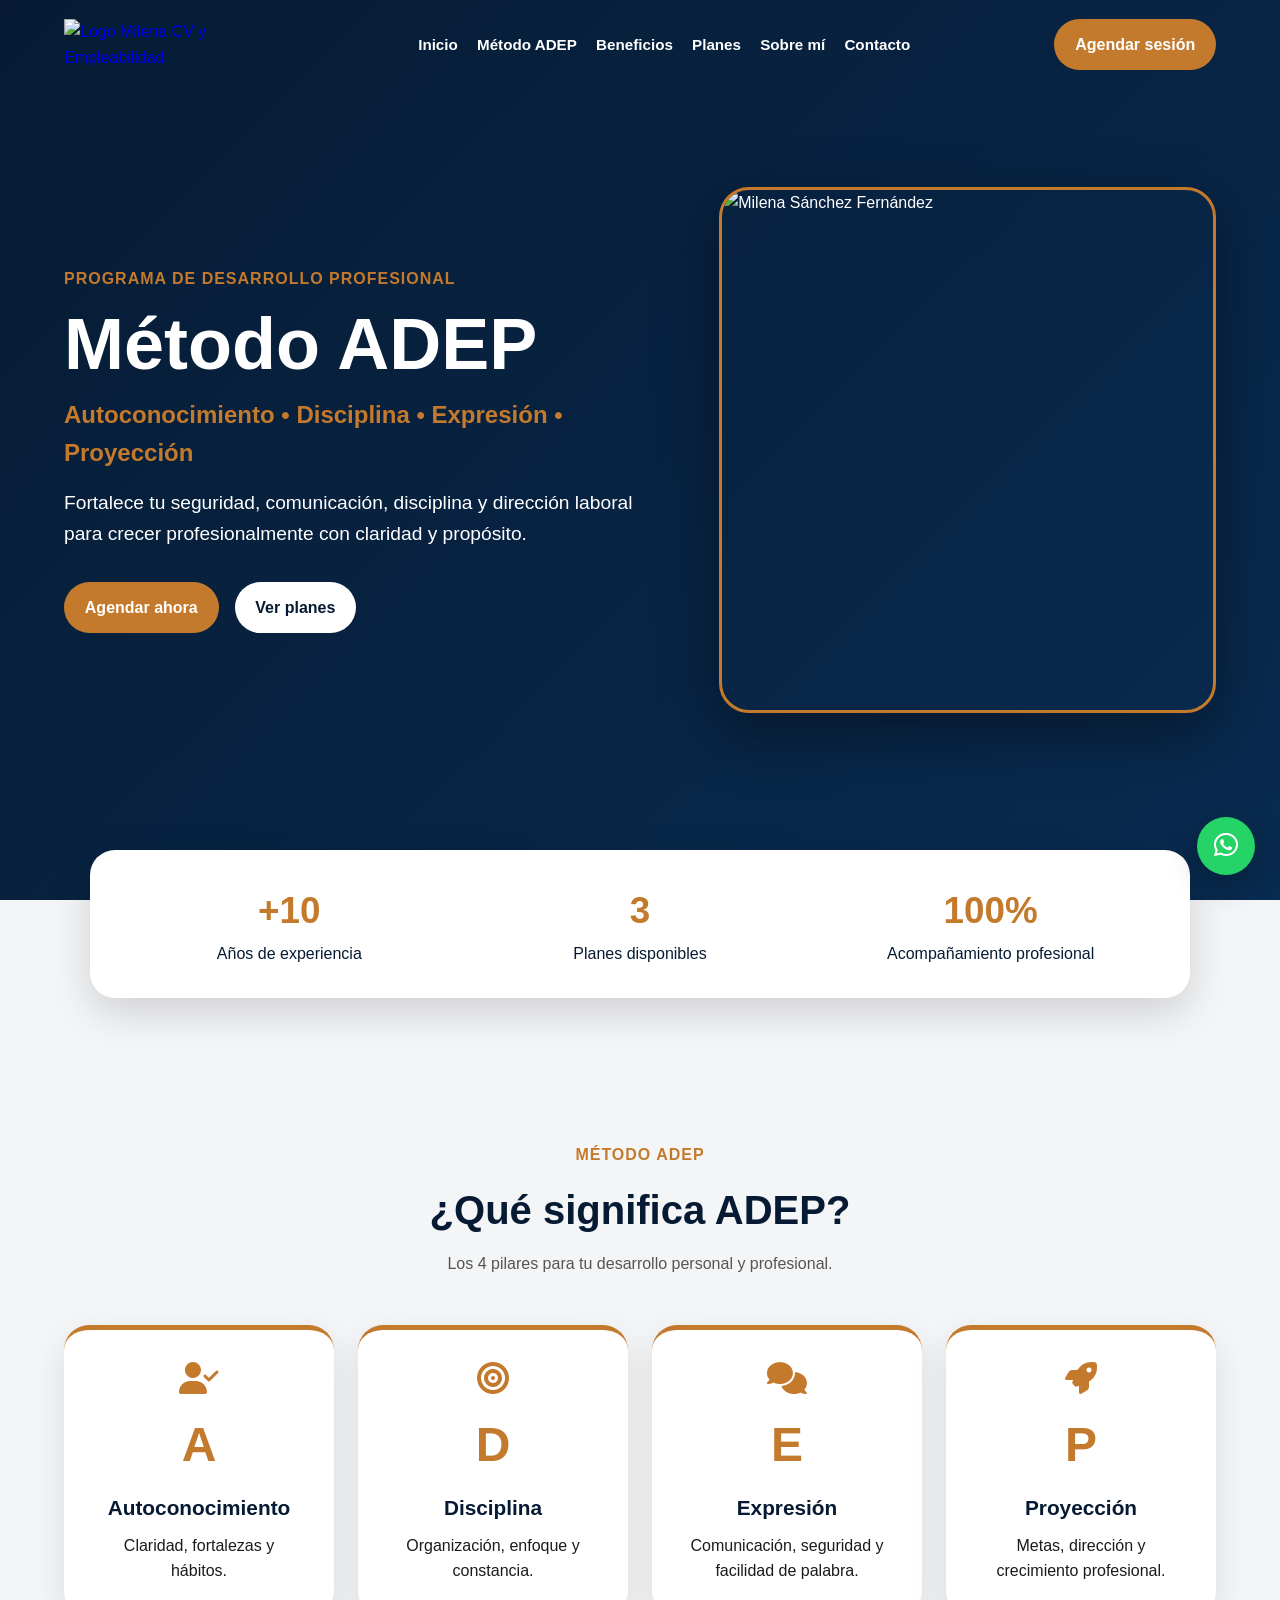
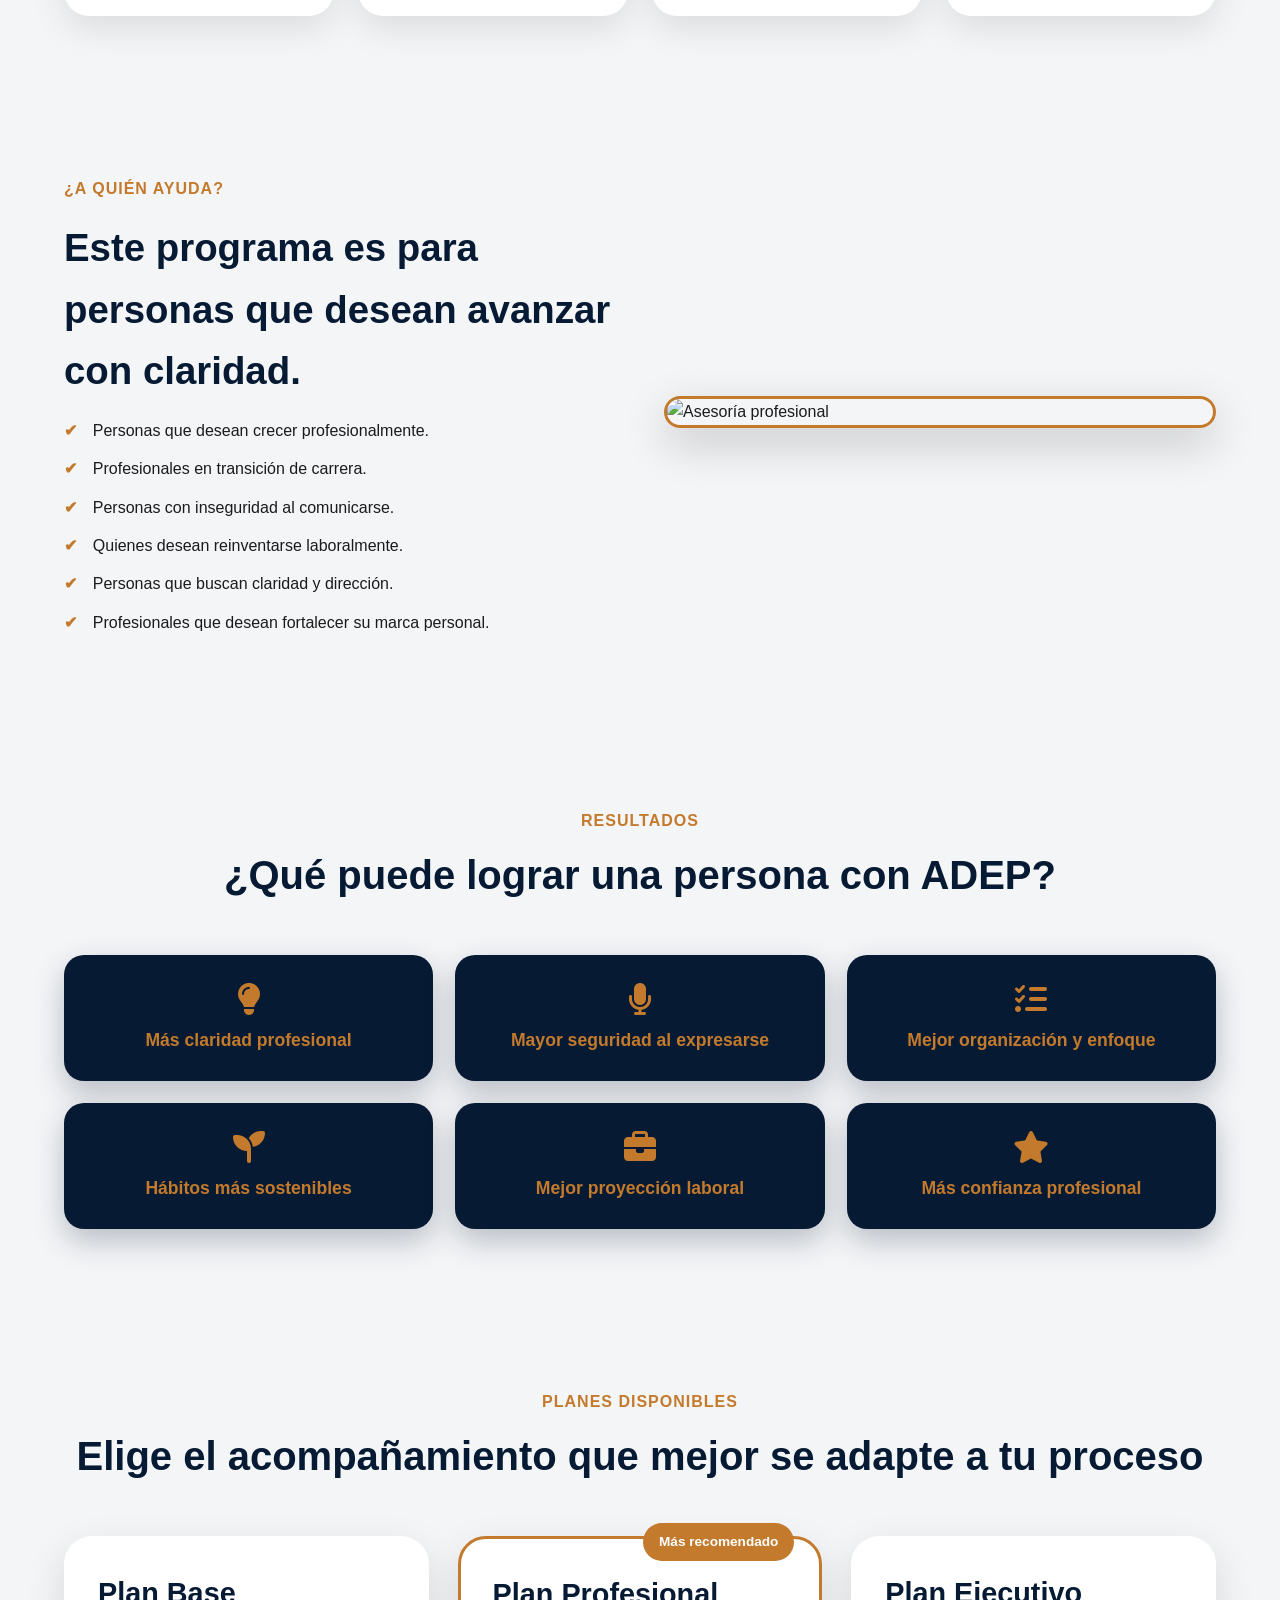
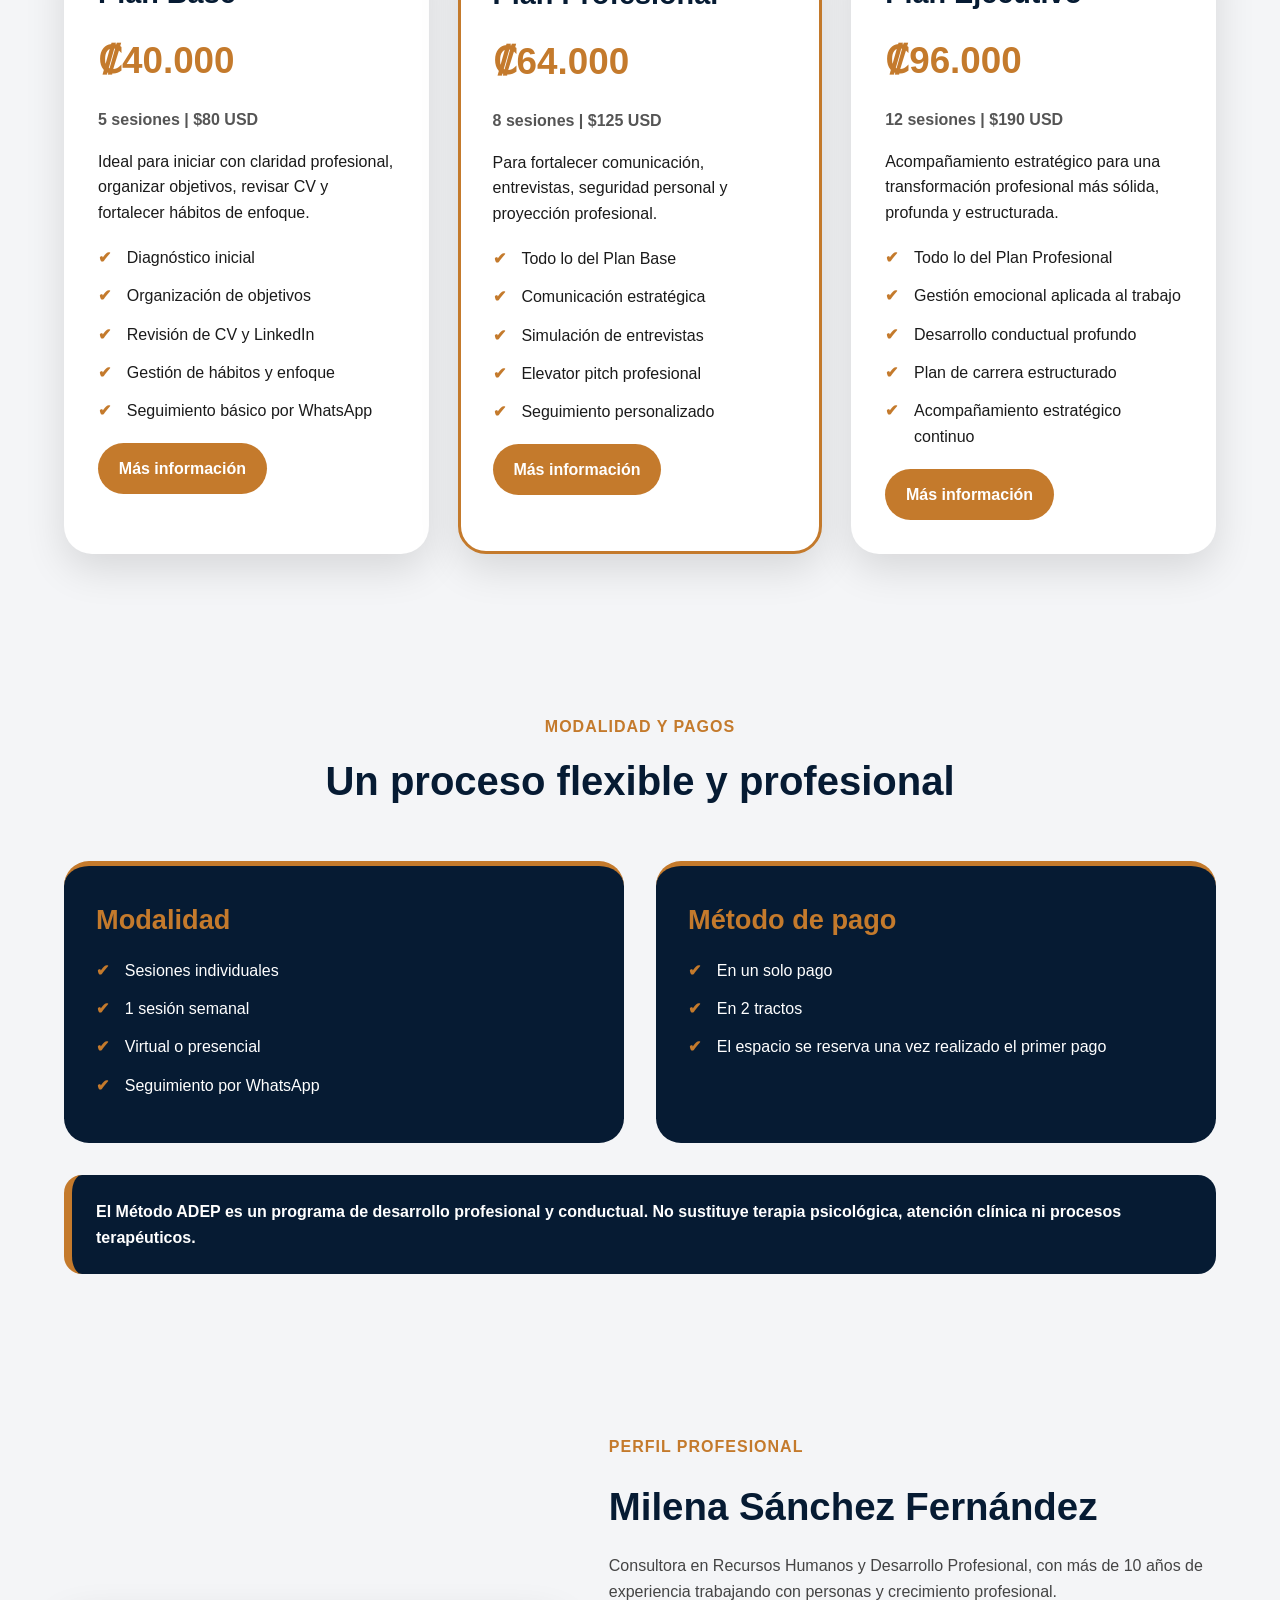
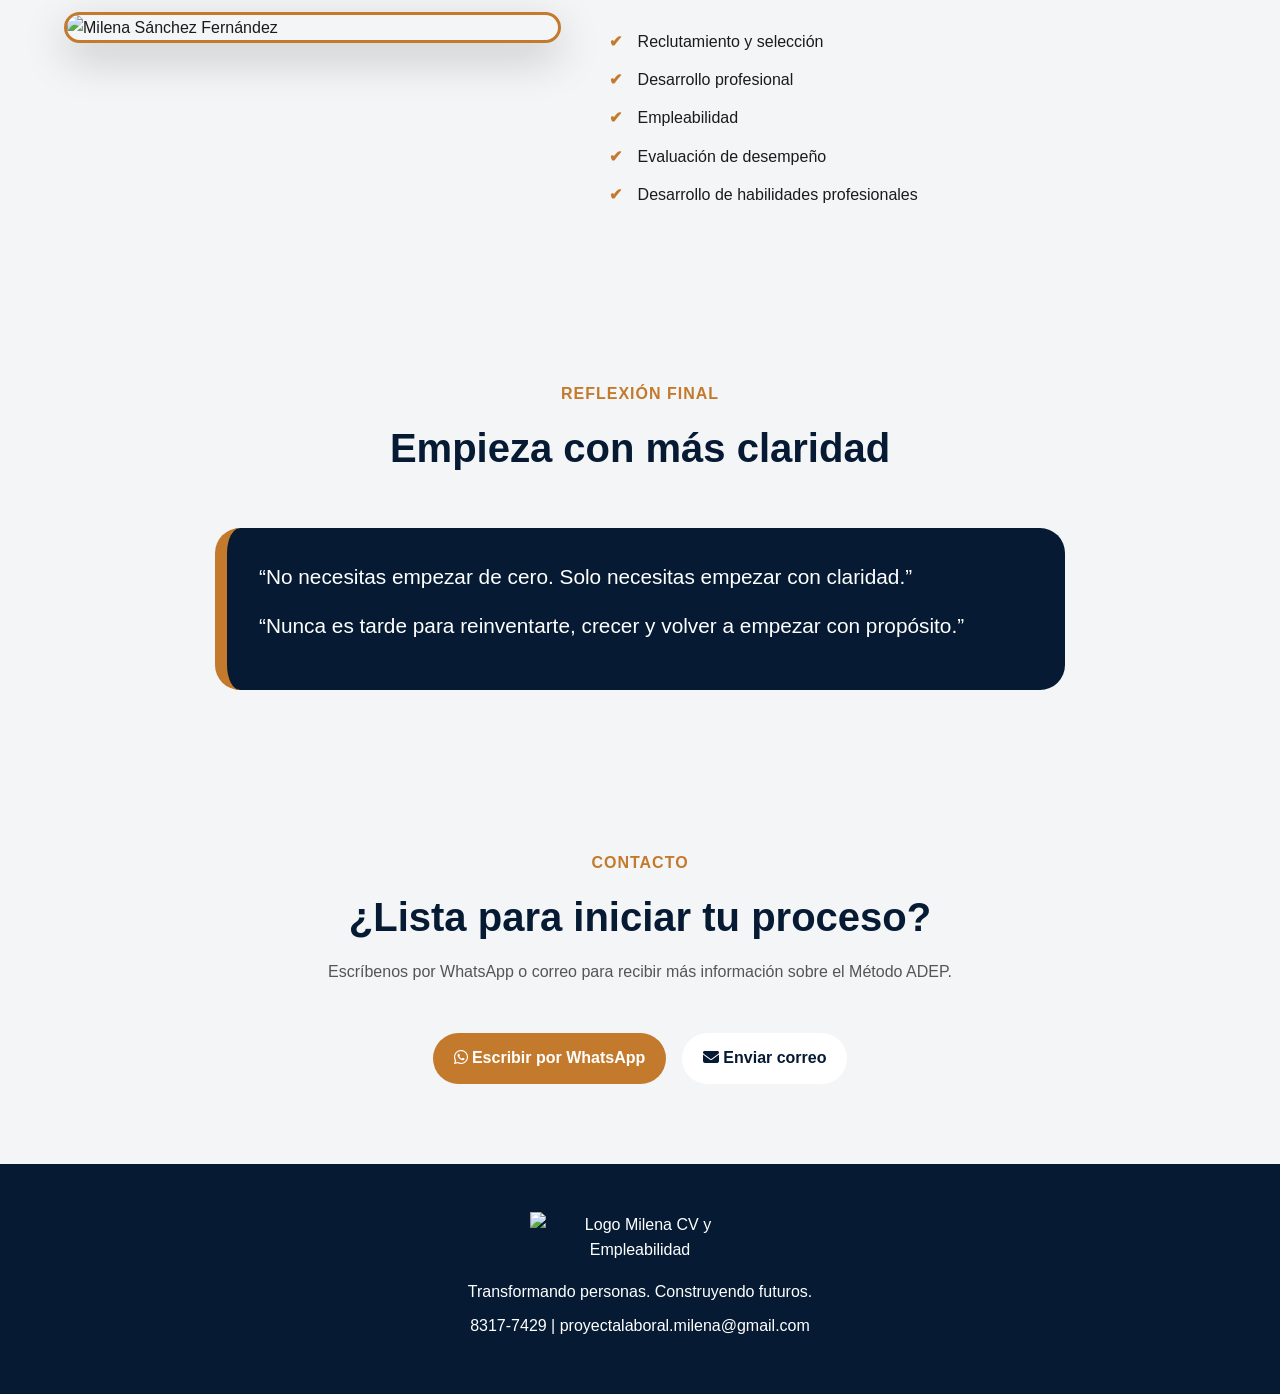
==== project/index.html @ 8fb5b20d "feat: crear landing page inicial de Método ADEP Se agrega la estructura inicial del sitio web incluy" ====
<!DOCTYPE html>
<html lang="es">
<head>
  <meta charset="UTF-8" />
  <meta name="viewport" content="width=device-width, initial-scale=1.0" />

  <title>Método ADEP | Milena CV & Empleabilidad</title>

  <link rel="stylesheet" href="css/styles.css">

  <link rel="stylesheet"
    href="https://cdnjs.cloudflare.com/ajax/libs/font-awesome/6.7.2/css/all.min.css">
</head>

<body>

  <header class="header" id="inicio">
    <nav class="navbar">
      <a href="#inicio" class="logo">
        <img src="img/logo-milena.png" alt="Logo Milena CV y Empleabilidad" />
      </a>

      <ul class="menu">
        <li><a href="#inicio">Inicio</a></li>
        <li><a href="#adep">Método ADEP</a></li>
        <li><a href="#beneficios">Beneficios</a></li>
        <li><a href="#planes">Planes</a></li>
        <li><a href="#perfil">Sobre mí</a></li>
        <li><a href="#contacto">Contacto</a></li>
      </ul>

      <a class="btn-navbar"
        href="https://wa.me/50683177429?text=Hola%20Milena,%20me%20interesa%20recibir%20informaci%C3%B3n%20sobre%20el%20M%C3%A9todo%20ADEP."
        target="_blank">
        Agendar sesión
      </a>
    </nav>

    <section class="hero">
      <div class="hero-texto">
        <span class="etiqueta">Programa de desarrollo profesional</span>
        <h1>Método ADEP</h1>
        <h2>Autoconocimiento • Disciplina • Expresión • Proyección</h2>

        <p>
          Fortalece tu seguridad, comunicación, disciplina y dirección laboral
          para crecer profesionalmente con claridad y propósito.
        </p>

        <div class="hero-botones">
          <a class="btn btn-dorado"
            href="https://wa.me/50683177429?text=Hola%20Milena,%20me%20gustar%C3%ADa%20agendar%20una%20sesi%C3%B3n%20sobre%20el%20M%C3%A9todo%20ADEP."
            target="_blank">
            Agendar ahora
          </a>

          <a class="btn btn-claro" href="#planes">Ver planes</a>
        </div>
      </div>

      <div class="hero-imagen">
        <img src="img/milena-perfil.jpg" alt="Milena Sánchez Fernández" />
      </div>
    </section>
  </header>

  <main>

    <section class="estadisticas">
      <div>
        <h3>+10</h3>
        <p>Años de experiencia</p>
      </div>

      <div>
        <h3>3</h3>
        <p>Planes disponibles</p>
      </div>

      <div>
        <h3>100%</h3>
        <p>Acompañamiento profesional</p>
      </div>
    </section>

    <section class="seccion" id="adep">
      <div class="titulo-seccion">
        <span>Método ADEP</span>
        <h2>¿Qué significa ADEP?</h2>
        <p>Los 4 pilares para tu desarrollo personal y profesional.</p>
      </div>

      <div class="pilares-grid">
        <article class="pilar-card">
          <i class="fa-solid fa-user-check"></i>
          <h3>A</h3>
          <h4>Autoconocimiento</h4>
          <p>Claridad, fortalezas y hábitos.</p>
        </article>

        <article class="pilar-card">
          <i class="fa-solid fa-bullseye"></i>
          <h3>D</h3>
          <h4>Disciplina</h4>
          <p>Organización, enfoque y constancia.</p>
        </article>

        <article class="pilar-card">
          <i class="fa-solid fa-comments"></i>
          <h3>E</h3>
          <h4>Expresión</h4>
          <p>Comunicación, seguridad y facilidad de palabra.</p>
        </article>

        <article class="pilar-card">
          <i class="fa-solid fa-rocket"></i>
          <h3>P</h3>
          <h4>Proyección</h4>
          <p>Metas, dirección y crecimiento profesional.</p>
        </article>
      </div>
    </section>

    <section class="seccion ayuda" id="ayuda">
      <div class="ayuda-texto">
        <span>¿A quién ayuda?</span>
        <h2>Este programa es para personas que desean avanzar con claridad.</h2>

        <ul>
          <li>Personas que desean crecer profesionalmente.</li>
          <li>Profesionales en transición de carrera.</li>
          <li>Personas con inseguridad al comunicarse.</li>
          <li>Quienes desean reinventarse laboralmente.</li>
          <li>Personas que buscan claridad y dirección.</li>
          <li>Profesionales que desean fortalecer su marca personal.</li>
        </ul>
      </div>

      <div class="ayuda-imagen">
        <img src="img/asesoria-profesional.jpg" alt="Asesoría profesional" />
      </div>
    </section>

    <section class="seccion" id="beneficios">
      <div class="titulo-seccion">
        <span>Resultados</span>
        <h2>¿Qué puede lograr una persona con ADEP?</h2>
      </div>

      <div class="beneficios-grid">
        <article class="beneficio-card">
          <i class="fa-solid fa-lightbulb"></i>
          <p>Más claridad profesional</p>
        </article>

        <article class="beneficio-card">
          <i class="fa-solid fa-microphone"></i>
          <p>Mayor seguridad al expresarse</p>
        </article>

        <article class="beneficio-card">
          <i class="fa-solid fa-list-check"></i>
          <p>Mejor organización y enfoque</p>
        </article>

        <article class="beneficio-card">
          <i class="fa-solid fa-seedling"></i>
          <p>Hábitos más sostenibles</p>
        </article>

        <article class="beneficio-card">
          <i class="fa-solid fa-briefcase"></i>
          <p>Mejor proyección laboral</p>
        </article>

        <article class="beneficio-card">
          <i class="fa-solid fa-star"></i>
          <p>Más confianza profesional</p>
        </article>
      </div>
    </section>

    <section class="seccion planes" id="planes">
      <div class="titulo-seccion">
        <span>Planes disponibles</span>
        <h2>Elige el acompañamiento que mejor se adapte a tu proceso</h2>
      </div>

      <div class="planes-grid">

        <article class="plan-card">
          <h3>Plan Base</h3>
          <p class="precio">₡40.000</p>
          <p class="sesiones">5 sesiones | $80 USD</p>

          <p>
            Ideal para iniciar con claridad profesional, organizar objetivos,
            revisar CV y fortalecer hábitos de enfoque.
          </p>

          <ul>
            <li>Diagnóstico inicial</li>
            <li>Organización de objetivos</li>
            <li>Revisión de CV y LinkedIn</li>
            <li>Gestión de hábitos y enfoque</li>
            <li>Seguimiento básico por WhatsApp</li>
          </ul>

          <a class="btn btn-dorado" href="#modalidad">Más información</a>
        </article>

        <article class="plan-card recomendado">
          <span class="badge">Más recomendado</span>

          <h3>Plan Profesional</h3>
          <p class="precio">₡64.000</p>
          <p class="sesiones">8 sesiones | $125 USD</p>

          <p>
            Para fortalecer comunicación, entrevistas, seguridad personal
            y proyección profesional.
          </p>

          <ul>
            <li>Todo lo del Plan Base</li>
            <li>Comunicación estratégica</li>
            <li>Simulación de entrevistas</li>
            <li>Elevator pitch profesional</li>
            <li>Seguimiento personalizado</li>
          </ul>

          <a class="btn btn-dorado" href="#modalidad">Más información</a>
        </article>

        <article class="plan-card">
          <h3>Plan Ejecutivo</h3>
          <p class="precio">₡96.000</p>
          <p class="sesiones">12 sesiones | $190 USD</p>

          <p>
            Acompañamiento estratégico para una transformación profesional
            más sólida, profunda y estructurada.
          </p>

          <ul>
            <li>Todo lo del Plan Profesional</li>
            <li>Gestión emocional aplicada al trabajo</li>
            <li>Desarrollo conductual profundo</li>
            <li>Plan de carrera estructurado</li>
            <li>Acompañamiento estratégico continuo</li>
          </ul>

          <a class="btn btn-dorado" href="#modalidad">Más información</a>
        </article>

      </div>
    </section>

    <section class="seccion modalidad" id="modalidad">
      <div class="titulo-seccion">
        <span>Modalidad y pagos</span>
        <h2>Un proceso flexible y profesional</h2>
      </div>

      <div class="modalidad-grid">
        <article class="modalidad-card">
          <h3>Modalidad</h3>

          <ul>
            <li>Sesiones individuales</li>
            <li>1 sesión semanal</li>
            <li>Virtual o presencial</li>
            <li>Seguimiento por WhatsApp</li>
          </ul>
        </article>

        <article class="modalidad-card">
          <h3>Método de pago</h3>

          <ul>
            <li>En un solo pago</li>
            <li>En 2 tractos</li>
            <li>El espacio se reserva una vez realizado el primer pago</li>
          </ul>
        </article>
      </div>

      <p class="aviso">
        El Método ADEP es un programa de desarrollo profesional y conductual.
        No sustituye terapia psicológica, atención clínica ni procesos terapéuticos.
      </p>
    </section>

    <section class="seccion perfil" id="perfil">
      <div class="perfil-imagen">
        <img src="img/milena-perfil.jpg" alt="Milena Sánchez Fernández" />
      </div>

      <div class="perfil-texto">
        <span>Perfil profesional</span>

        <h2>Milena Sánchez Fernández</h2>

        <p>
          Consultora en Recursos Humanos y Desarrollo Profesional,
          con más de 10 años de experiencia trabajando con personas
          y crecimiento profesional.
        </p>

        <ul>
          <li>Reclutamiento y selección</li>
          <li>Desarrollo profesional</li>
          <li>Empleabilidad</li>
          <li>Evaluación de desempeño</li>
          <li>Desarrollo de habilidades profesionales</li>
        </ul>
      </div>
    </section>

    <section class="seccion reflexion">
      <div class="titulo-seccion">
        <span>Reflexión final</span>
        <h2>Empieza con más claridad</h2>
      </div>

      <div class="reflexion-card">
        <p>
          “No necesitas empezar de cero. Solo necesitas empezar con claridad.”
        </p>

        <p>
          “Nunca es tarde para reinventarte, crecer y volver a empezar con propósito.”
        </p>
      </div>
    </section>

    <section class="seccion contacto" id="contacto">
      <div class="titulo-seccion">
        <span>Contacto</span>

        <h2>¿Lista para iniciar tu proceso?</h2>

        <p>
          Escríbenos por WhatsApp o correo para recibir más información
          sobre el Método ADEP.
        </p>
      </div>

      <div class="contacto-botones">
        <a class="btn btn-dorado" target="_blank"
          href="https://wa.me/50683177429?text=Hola%20Milena,%20me%20gustar%C3%ADa%20conocer%20m%C3%A1s%20sobre%20el%20M%C3%A9todo%20ADEP%20y%20los%20planes%20disponibles.">
          <i class="fa-brands fa-whatsapp"></i>
          Escribir por WhatsApp
        </a>

        <a class="btn btn-claro"
          href="mailto:proyectalaboral.milena@gmail.com?subject=Informaci%C3%B3n%20sobre%20M%C3%A9todo%20ADEP&body=Hola%20Milena.%0A%0AMe%20gustar%C3%ADa%20conocer%20m%C3%A1s%20sobre%20el%20M%C3%A9todo%20ADEP%20y%20los%20planes%20disponibles.%0A%0AMuchas%20gracias.">
          <i class="fa-solid fa-envelope"></i>
          Enviar correo
        </a>
      </div>
    </section>

  </main>

  <a class="whatsapp-flotante" target="_blank"
    href="https://wa.me/50683177429?text=Hola%20Milena,%20me%20interesa%20recibir%20informaci%C3%B3n%20sobre%20el%20M%C3%A9todo%20ADEP.">
    <i class="fa-brands fa-whatsapp"></i>
  </a>

  <footer class="footer">
    <img src="img/logo-milena.png" alt="Logo Milena CV y Empleabilidad" />
    <p>Transformando personas. Construyendo futuros.</p>
    <p>8317-7429 | proyectalaboral.milena@gmail.com</p>
  </footer>

 <script src="js/script.js"></script>
</body>
</html>
---- project/css/styles.css ----
* {
  margin: 0;
  padding: 0;
  box-sizing: border-box;
}

html {
  scroll-behavior: smooth;
}

body {
  font-family: Arial, Helvetica, sans-serif;
  background: #f4f5f7;
  color: #1b1b1b;
  line-height: 1.6;
}

img {
  max-width: 100%;
  display: block;
}

a {
  text-decoration: none;
}

.header {
  min-height: 100vh;
  background: linear-gradient(135deg, #061b33, #092b50);
  color: white;
}

.navbar {
  width: 90%;
  max-width: 1200px;
  margin: auto;
  padding: 1.2rem 0;
  display: flex;
  justify-content: space-between;
  align-items: center;
  gap: 1rem;
  transition: 0.3s;
}

.navbar-scroll {
  background: #061b33;
  box-shadow: 0 8px 25px rgba(0, 0, 0, 0.25);
  padding: 1rem;
  border-radius: 0 0 20px 20px;
}

.logo img {
  width: 210px;
}

.menu {
  list-style: none;
  display: flex;
  gap: 1.2rem;
}

.menu a {
  color: white;
  font-weight: bold;
  font-size: 0.95rem;
  transition: 0.3s;
}

.menu a:hover,
.menu a.activo {
  color: #c47a2c;
}

.btn-navbar,
.btn {
  display: inline-block;
  padding: 0.8rem 1.3rem;
  border-radius: 30px;
  font-weight: bold;
  transition: 0.3s;
  border: none;
  cursor: pointer;
}

.btn-navbar,
.btn-dorado {
  background: #c47a2c;
  color: white;
}

.btn-navbar:hover,
.btn-dorado:hover {
  background: #e2a354;
  transform: translateY(-3px);
}

.btn-claro {
  background: white;
  color: #061b33;
}

.btn-claro:hover {
  background: #e9e9e9;
  transform: translateY(-3px);
}

.hero {
  width: 90%;
  max-width: 1200px;
  margin: auto;
  min-height: 80vh;
  display: grid;
  grid-template-columns: 1.1fr 0.9fr;
  align-items: center;
  gap: 3rem;
}

.etiqueta,
.titulo-seccion span,
.ayuda-texto span,
.perfil-texto span {
  color: #c47a2c;
  font-weight: bold;
  text-transform: uppercase;
  letter-spacing: 1px;
}

.hero h1 {
  font-size: 4.5rem;
  margin: 1rem 0;
  line-height: 1;
}

.hero h2 {
  color: #c47a2c;
  font-size: 1.5rem;
  margin-bottom: 1rem;
}

.hero p {
  font-size: 1.2rem;
  max-width: 600px;
  margin-bottom: 2rem;
}

.hero-botones {
  display: flex;
  gap: 1rem;
  flex-wrap: wrap;
}

.hero-imagen {
  border: 3px solid #c47a2c;
  border-radius: 30px;
  overflow: hidden;
  box-shadow: 0 20px 60px rgba(0, 0, 0, 0.4);
}

.hero-imagen img {
  height: 520px;
  width: 100%;
  object-fit: cover;
}

.estadisticas {
  width: 90%;
  max-width: 1100px;
  margin: -50px auto 4rem;
  background: white;
  color: #061b33;
  border-radius: 25px;
  padding: 2rem;
  display: grid;
  grid-template-columns: repeat(3, 1fr);
  text-align: center;
  gap: 1rem;
  box-shadow: 0 15px 40px rgba(0, 0, 0, 0.15);
  position: relative;
}

.estadisticas h3 {
  font-size: 2.3rem;
  color: #c47a2c;
}

.seccion {
  width: 90%;
  max-width: 1200px;
  margin: auto;
  padding: 5rem 0;
}

.titulo-seccion {
  text-align: center;
  margin-bottom: 3rem;
}

.titulo-seccion h2 {
  font-size: 2.5rem;
  color: #061b33;
  margin: 0.6rem 0;
}

.titulo-seccion p {
  color: #555;
}

.pilares-grid {
  display: grid;
  grid-template-columns: repeat(4, 1fr);
  gap: 1.5rem;
}

.pilar-card {
  background: white;
  border-radius: 25px;
  padding: 2rem;
  text-align: center;
  border-top: 5px solid #c47a2c;
  box-shadow: 0 12px 35px rgba(0, 0, 0, 0.1);
  transition: 0.3s;
}

.pilar-card:hover {
  transform: translateY(-8px);
}

.pilar-card i {
  font-size: 2rem;
  color: #c47a2c;
  margin-bottom: 0.8rem;
}

.pilar-card h3 {
  font-size: 3rem;
  color: #c47a2c;
}

.pilar-card h4 {
  font-size: 1.3rem;
  color: #061b33;
  margin: 0.5rem 0;
}

.ayuda {
  display: grid;
  grid-template-columns: 1fr 1fr;
  gap: 3rem;
  align-items: center;
}

.ayuda-texto h2,
.perfil-texto h2 {
  font-size: 2.4rem;
  color: #061b33;
  margin: 1rem 0;
}

.ayuda-texto ul,
.perfil-texto ul,
.plan-card ul,
.modalidad-card ul {
  list-style: none;
}

.ayuda-texto li,
.perfil-texto li,
.plan-card li,
.modalidad-card li {
  margin-bottom: 0.8rem;
  padding-left: 1.8rem;
  position: relative;
}

.ayuda-texto li::before,
.perfil-texto li::before,
.plan-card li::before,
.modalidad-card li::before {
  content: "✔";
  position: absolute;
  left: 0;
  color: #c47a2c;
  font-weight: bold;
}

.ayuda-imagen img,
.perfil-imagen img {
  border-radius: 30px;
  border: 3px solid #c47a2c;
  box-shadow: 0 15px 45px rgba(0, 0, 0, 0.2);
}

.beneficios-grid {
  display: grid;
  grid-template-columns: repeat(3, 1fr);
  gap: 1.4rem;
}

.beneficio-card {
  background: #061b33;
  color: #c47a2c;
  padding: 1.7rem;
  border-radius: 20px;
  text-align: center;
  font-weight: bold;
  font-size: 1.1rem;
  box-shadow: 0 12px 30px rgba(6, 27, 51, 0.25);
  transition: 0.3s;
}

.beneficio-card i {
  font-size: 2rem;
  margin-bottom: 0.7rem;
}

.beneficio-card:hover {
  transform: translateY(-6px);
  background: #092b50;
}

.planes {
  max-width: 1250px;
}

.planes-grid {
  display: grid;
  grid-template-columns: repeat(3, 1fr);
  gap: 1.8rem;
}

.plan-card {
  background: white;
  border-radius: 28px;
  padding: 2rem;
  box-shadow: 0 15px 40px rgba(0, 0, 0, 0.12);
  border: 2px solid transparent;
  transition: 0.3s;
  position: relative;
}

.plan-card:hover {
  transform: translateY(-8px);
  border-color: #c47a2c;
}

.plan-card h3 {
  font-size: 1.8rem;
  color: #061b33;
}

.precio {
  font-size: 2.3rem;
  font-weight: bold;
  color: #c47a2c;
  margin-top: 1rem;
}

.sesiones {
  font-weight: bold;
  color: #555;
  margin-bottom: 1rem;
}

.plan-card p {
  margin-bottom: 1rem;
}

.plan-card ul {
  margin: 1.2rem 0;
}

.recomendado {
  border: 3px solid #c47a2c;
  transform: scale(1.03);
}

.badge {
  position: absolute;
  top: -16px;
  right: 25px;
  background: #c47a2c;
  color: white;
  padding: 0.5rem 1rem;
  border-radius: 20px;
  font-size: 0.85rem;
  font-weight: bold;
}

.modalidad-grid {
  display: grid;
  grid-template-columns: repeat(2, 1fr);
  gap: 2rem;
}

.modalidad-card {
  background: #061b33;
  color: white;
  border-radius: 25px;
  padding: 2rem;
  border-top: 5px solid #c47a2c;
}

.modalidad-card h3 {
  font-size: 1.7rem;
  margin-bottom: 1rem;
  color: #c47a2c;
}

.aviso {
  margin-top: 2rem;
  background: #061b33;
  color: white;
  padding: 1.5rem;
  border-left: 8px solid #c47a2c;
  border-radius: 18px;
  font-weight: bold;
}

.perfil {
  display: grid;
  grid-template-columns: 0.9fr 1.1fr;
  gap: 3rem;
  align-items: center;
}

.perfil-texto p {
  margin-bottom: 1.5rem;
  color: #444;
}

.reflexion-card {
  background: #061b33;
  color: white;
  border-left: 12px solid #c47a2c;
  border-radius: 25px;
  padding: 2rem;
  max-width: 850px;
  margin: auto;
  font-size: 1.3rem;
}

.reflexion-card p {
  margin-bottom: 1rem;
}

.contacto {
  text-align: center;
}

.contacto-botones {
  display: flex;
  justify-content: center;
  gap: 1rem;
  margin-top: 2rem;
  flex-wrap: wrap;
}

.whatsapp-flotante {
  position: fixed;
  right: 25px;
  bottom: 25px;
  background: #25d366;
  color: white;
  width: 58px;
  height: 58px;
  border-radius: 50%;
  font-weight: bold;
  box-shadow: 0 10px 30px rgba(0, 0, 0, 0.25);
  z-index: 100;
  display: flex;
  align-items: center;
  justify-content: center;
  font-size: 1.7rem;
  transition: 0.3s;
}

.whatsapp-flotante:hover {
  transform: scale(1.08);
}

.btn-arriba {
  position: fixed;
  bottom: 95px;
  right: 25px;
  width: 50px;
  height: 50px;
  border: none;
  border-radius: 50%;
  background: #061b33;
  color: white;
  font-size: 22px;
  cursor: pointer;
  display: none;
  z-index: 999;
  transition: 0.3s;
}

.btn-arriba:hover {
  background: #c47a2c;
}

.btn-arriba.visible {
  display: block;
}

.footer {
  background: #061b33;
  color: white;
  text-align: center;
  padding: 3rem 1rem;
}

.footer img {
  width: 220px;
  margin: 0 auto 1rem;
}

.footer p {
  margin-bottom: 0.5rem;
}

/* Animaciones */
.seccion,
.plan-card,
.pilar-card,
.beneficio-card,
.modalidad-card {
  opacity: 0;
  transform: translateY(40px);
  transition: 0.8s ease;
}

.mostrar {
  opacity: 1;
  transform: translateY(0);
}

/* Responsive */
@media (max-width: 950px) {
  .navbar {
    flex-direction: column;
  }

  .menu {
    flex-wrap: wrap;
    justify-content: center;
  }

  .hero,
  .ayuda,
  .perfil {
    grid-template-columns: 1fr;
    text-align: center;
  }

  .hero h1 {
    font-size: 3.4rem;
  }

  .hero-imagen img {
    height: auto;
  }

  .pilares-grid,
  .planes-grid,
  .beneficios-grid {
    grid-template-columns: repeat(2, 1fr);
  }

  .recomendado {
    transform: none;
  }
}

@media (max-width: 600px) {
  .logo img {
    width: 180px;
  }

  .menu {
    flex-direction: column;
    gap: 0.7rem;
  }

  .hero {
    padding: 3rem 0;
  }

  .hero h1 {
    font-size: 2.7rem;
  }

  .hero h2 {
    font-size: 1.1rem;
  }

  .estadisticas,
  .pilares-grid,
  .planes-grid,
  .beneficios-grid,
  .modalidad-grid {
    grid-template-columns: 1fr;
  }

  .estadisticas {
    margin-top: 2rem;
  }

  .titulo-seccion h2 {
    font-size: 2rem;
  }

  .seccion {
    padding: 3.5rem 0;
  }

  .whatsapp-flotante {
    right: 15px;
    bottom: 15px;
    width: 52px;
    height: 52px;
    font-size: 1.5rem;
  }

  .btn-arriba {
    right: 15px;
    bottom: 85px;
  }
}
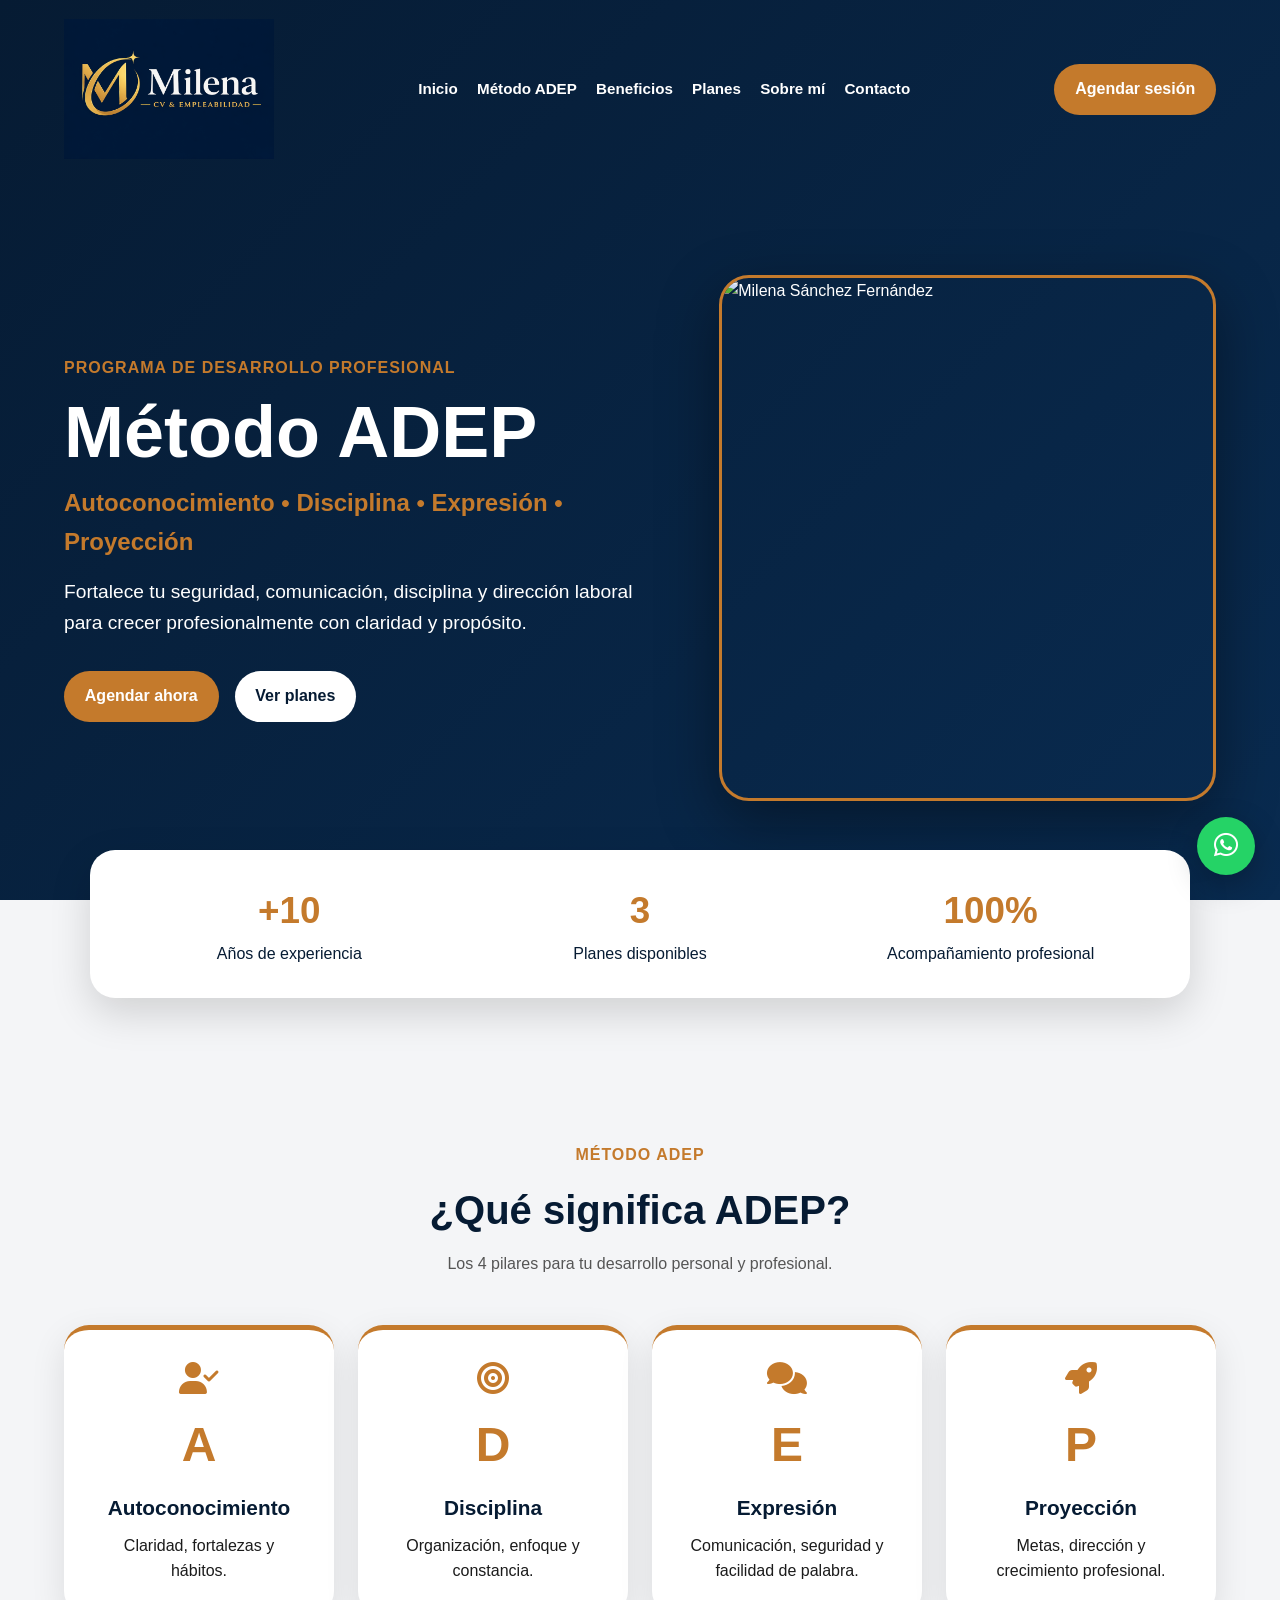
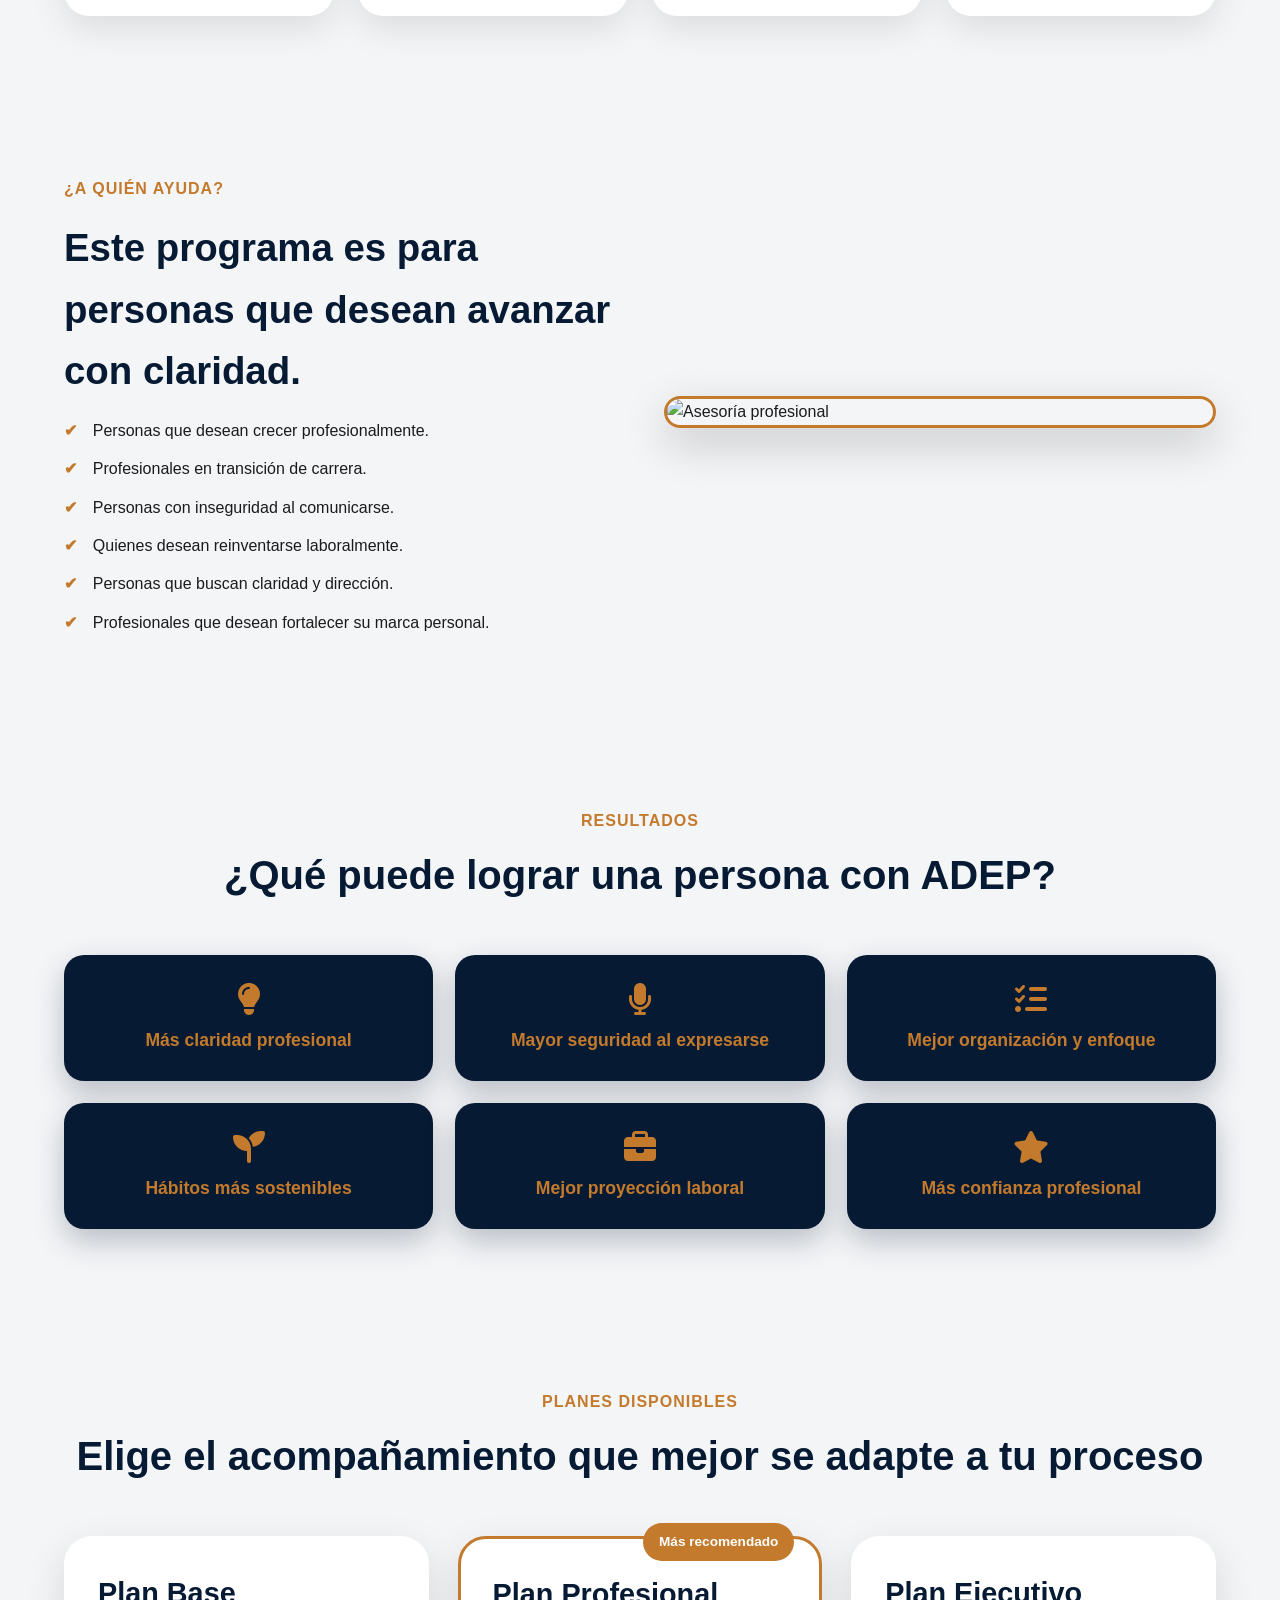
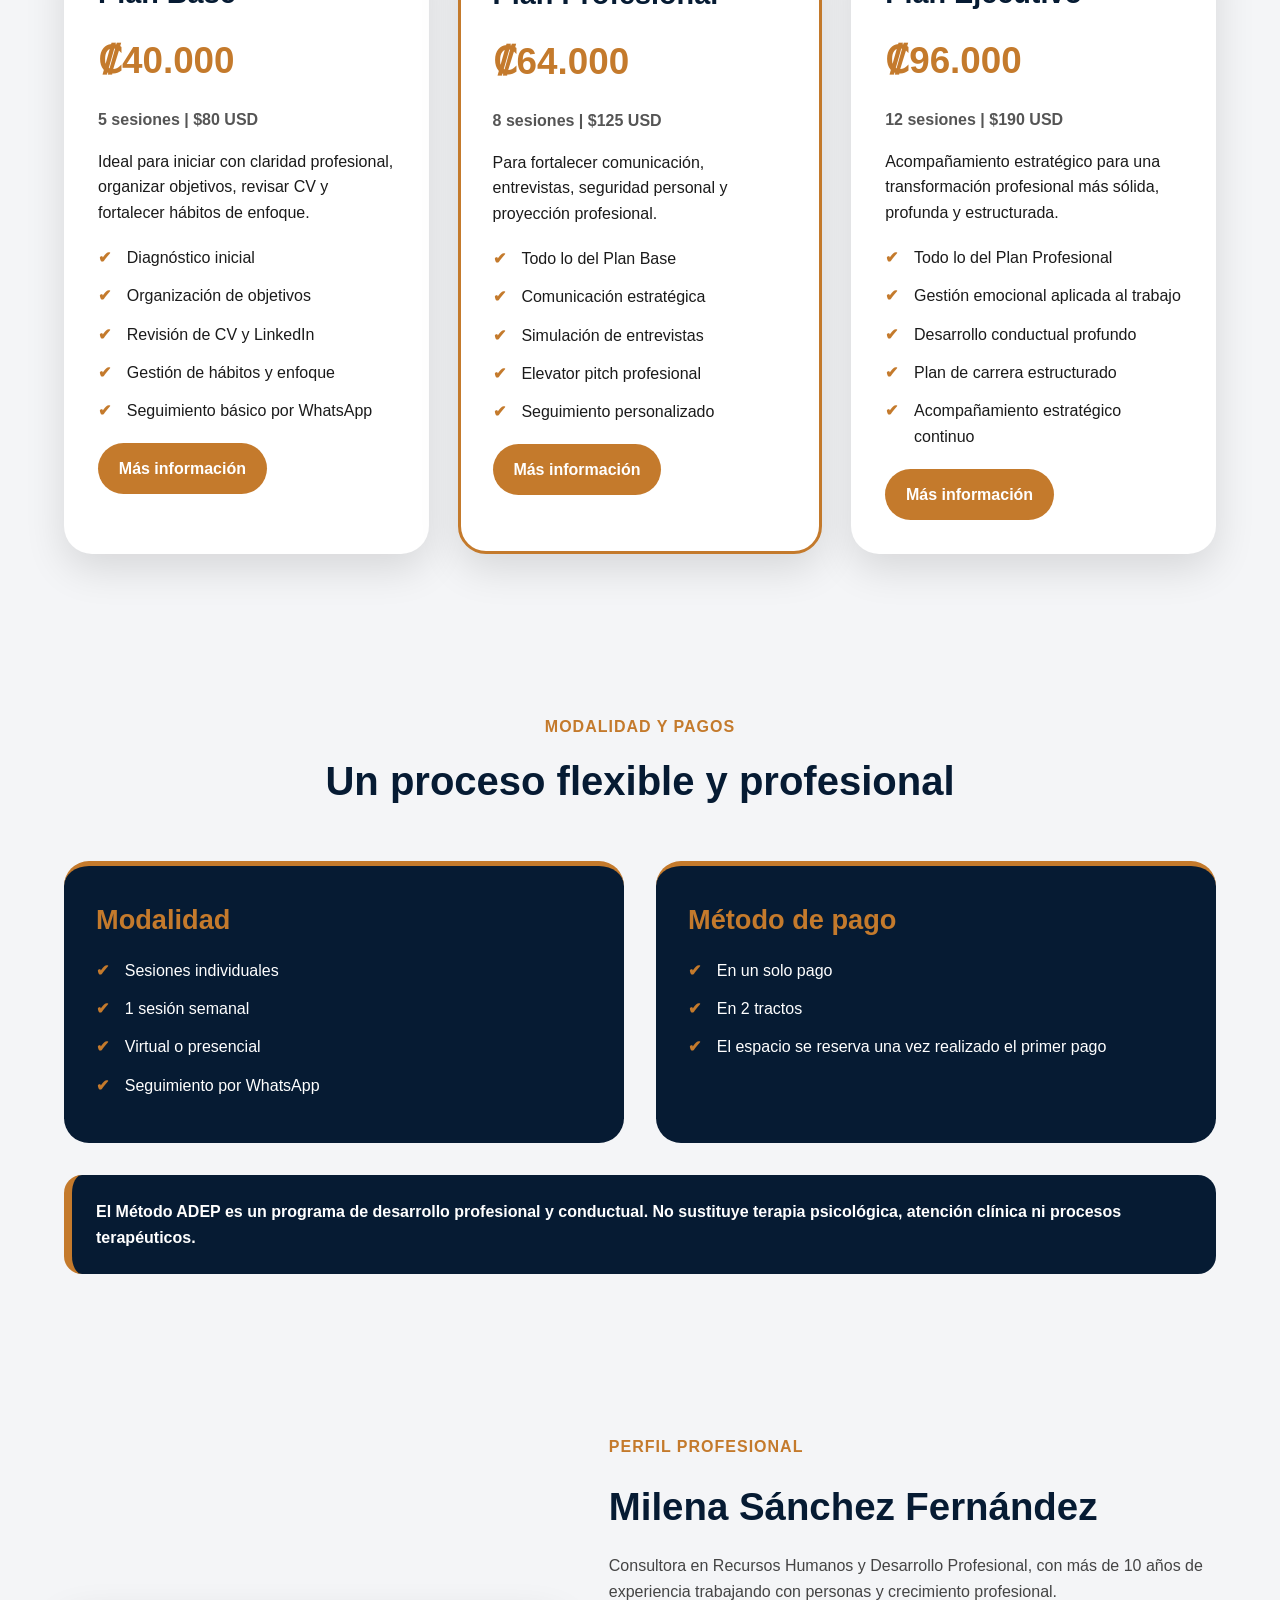
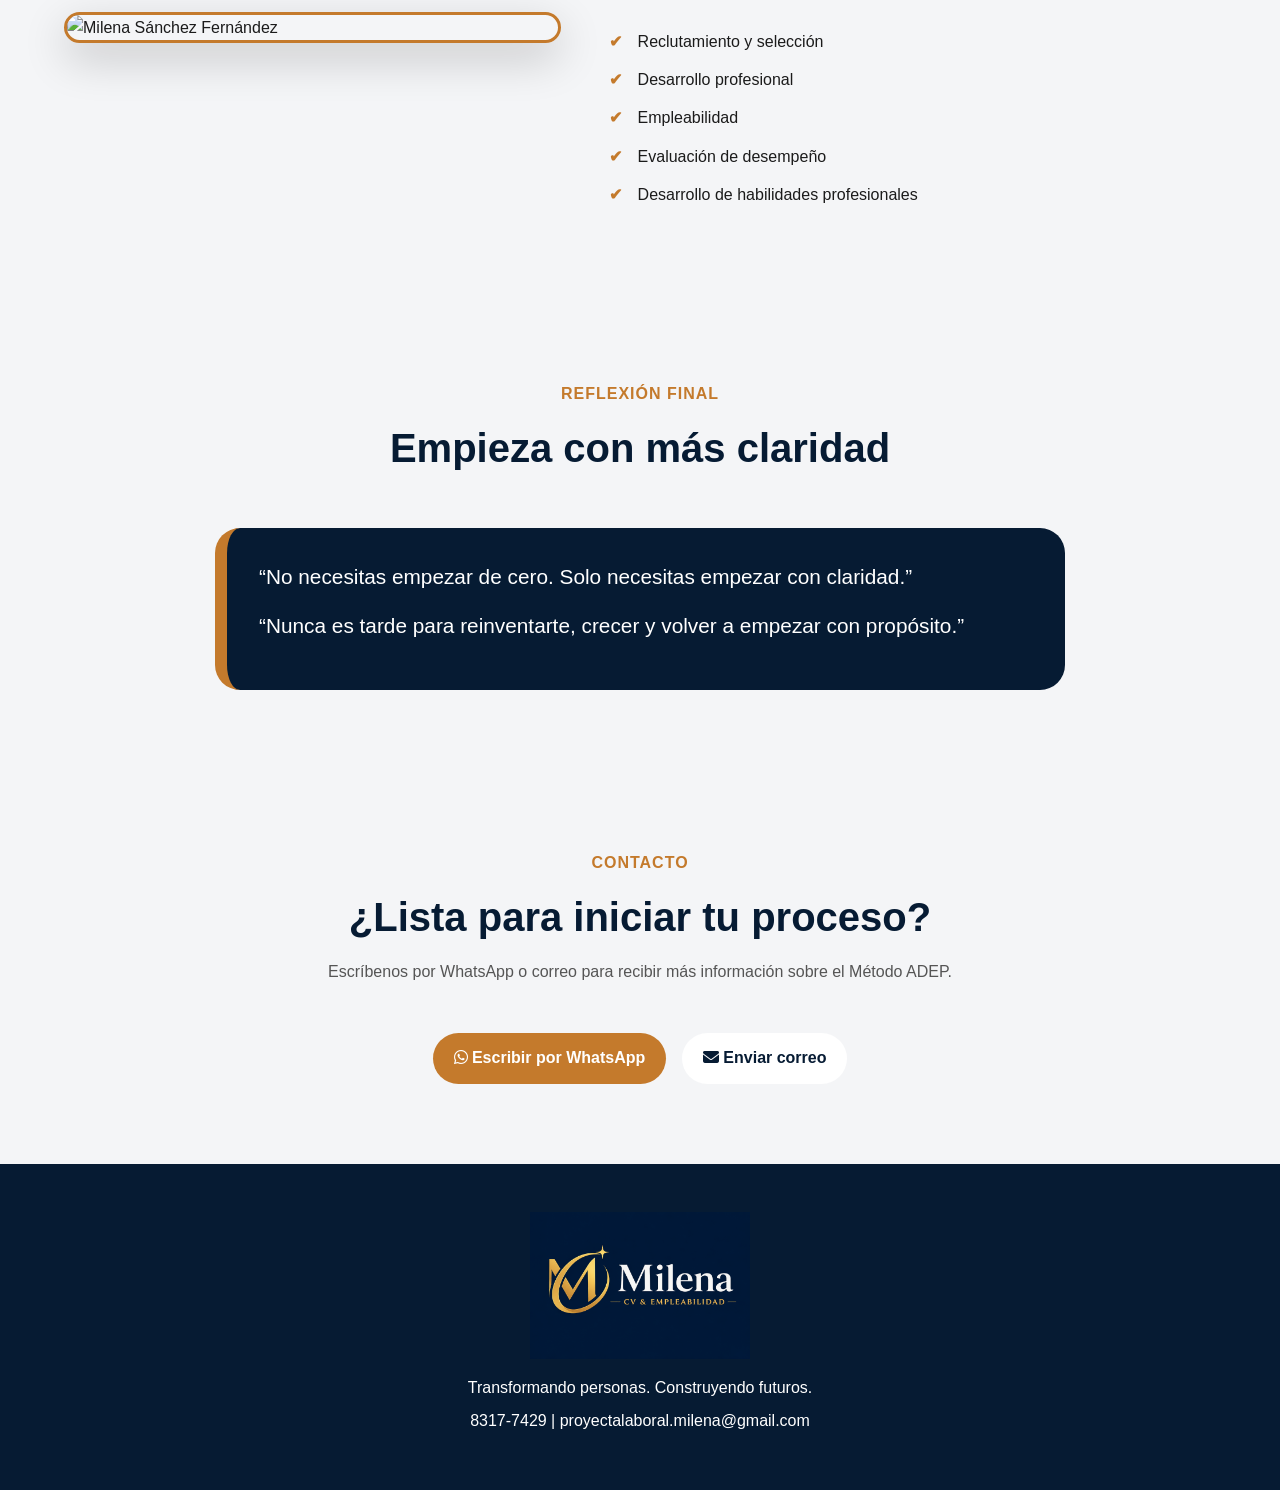
==== commit f89b5ae0: "style: actualizar estilos y logo del sitio refactor: mejorar interfaz de la landing page" ====
--- a/project/index.html
+++ b/project/index.html
@@ -348,13 +348,13 @@
 
       <div class="contacto-botones">
         <a class="btn btn-dorado" target="_blank"
-          href="https://wa.me/50683177429?text=Hola%20Milena,%20me%20gustar%C3%ADa%20conocer%20m%C3%A1s%20sobre%20el%20M%C3%A9todo%20ADEP%20y%20los%20planes%20disponibles.">
+          href="https://wa.me/50683177429?text=Hola%20Sra.%20Milena,%20me%20gustar%C3%ADa%20conocer%20m%C3%A1s%20sobre%20el%20M%C3%A9todo%20ADEP%20y%20los%20planes%20disponibles.">
           <i class="fa-brands fa-whatsapp"></i>
           Escribir por WhatsApp
         </a>
 
         <a class="btn btn-claro"
-          href="mailto:proyectalaboral.milena@gmail.com?subject=Informaci%C3%B3n%20sobre%20M%C3%A9todo%20ADEP&body=Hola%20Milena.%0A%0AMe%20gustar%C3%ADa%20conocer%20m%C3%A1s%20sobre%20el%20M%C3%A9todo%20ADEP%20y%20los%20planes%20disponibles.%0A%0AMuchas%20gracias.">
+          href="mailto:proyectalaboral.milena@gmail.com?subject=Informaci%C3%B3n%20sobre%20M%C3%A9todo%20ADEP&body=Hola%20Sra.%20Milena.%0A%0AMe%20gustar%C3%ADa%20conocer%20m%C3%A1s%20sobre%20el%20M%C3%A9todo%20ADEP%20y%20los%20planes%20disponibles.%0A%0AMuchas%20gracias.">
           <i class="fa-solid fa-envelope"></i>
           Enviar correo
         </a>
@@ -364,7 +364,7 @@
   </main>
 
   <a class="whatsapp-flotante" target="_blank"
-    href="https://wa.me/50683177429?text=Hola%20Milena,%20me%20interesa%20recibir%20informaci%C3%B3n%20sobre%20el%20M%C3%A9todo%20ADEP.">
+    href="https://wa.me/50683177429?text=Hola%20Sra.%20Milena,%20me%20interesa%20recibir%20informaci%C3%B3n%20sobre%20el%20M%C3%A9todo%20ADEP.">
     <i class="fa-brands fa-whatsapp"></i>
   </a>
 
--- a/project/css/styles.css
+++ b/project/css/styles.css
@@ -626,4 +626,4 @@
     right: 15px;
     bottom: 85px;
   }
-}+} 
